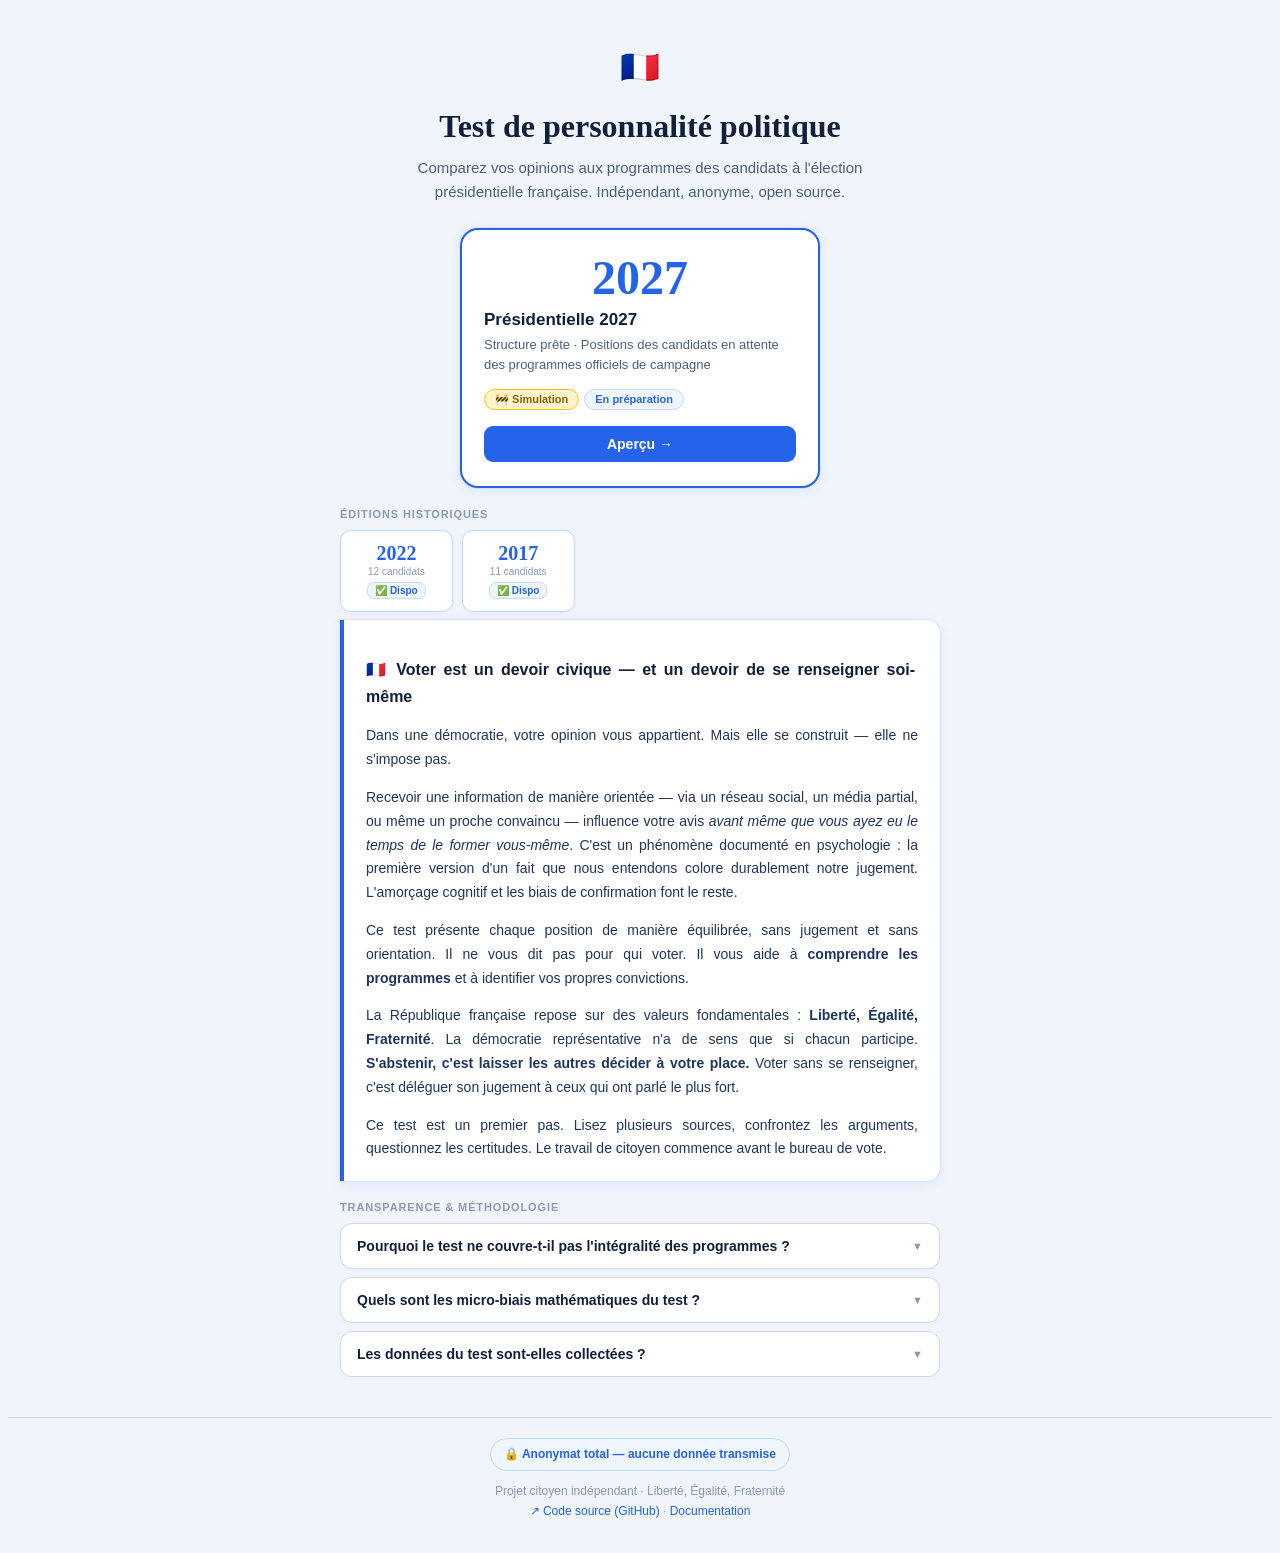
==== index.html @ eeac9573 "Update index.html Maj front UX" ====
<!--
  Test de personnalité politique — Page d'accueil
  Copyright (C) 2025 @miseenproduvendredi
  Ce programme est distribué sous GNU Affero General Public License v3.0
  https://www.gnu.org/licenses/agpl-3.0.fr.html
  Des restrictions supplémentaires s'appliquent :
  usage commercial, neutralité politique, données personnelles
  → voir LICENSE_SUPPLEMENT.txt à la racine du dépôt
-->
<!DOCTYPE html>
<html lang="fr">
<head>
<meta charset="UTF-8">
<link rel="icon" type="image/svg+xml" href="data:image/svg+xml,%3Csvg xmlns='http://www.w3.org/2000/svg' viewBox='0 0 3 2'%3E%3Crect width='1' height='2' fill='%23002395'/%3E%3Crect x='1' width='1' height='2' fill='%23fff'/%3E%3Crect x='2' width='1' height='2' fill='%23ED2939'/%3E%3C/svg%3E">
<meta name="viewport" content="width=device-width, initial-scale=1.0">
<title>Test de personnalité politique</title>
<style>
<style>
*{box-sizing:border-box;margin:0;padding:0}
:root{
  --bg:#f0f4fb;--card:#fff;--t1:#0f1f3d;--t2:#1e3560;--t3:#4a6080;--t4:#8a9ab8;
  --pri:#2563eb;--priL:#eff6ff;--priB:#bfdbfe;--cb:#d0daea;
  --shadow:0 2px 12px rgba(37,99,235,.10),0 0 0 1px rgba(37,99,235,.08);
  --shadow-hover:0 8px 32px rgba(37,99,235,.18),0 0 0 1.5px rgba(37,99,235,.18);
}
html,body{background:var(--bg);min-height:100%;font-family:-apple-system,BlinkMacSystemFont,"Segoe UI",Arial,sans-serif}
body{display:flex;flex-direction:column;min-height:100vh}
header{padding:2.5rem 1rem 1.5rem;text-align:center}
.flag{font-size:32px;margin-bottom:14px;display:block}
h1{font-size:clamp(22px,5vw,32px);font-weight:700;color:var(--t1);font-family:Georgia,serif;line-height:1.2;margin-bottom:10px}
.sub{font-size:15px;color:var(--t3);line-height:1.6;max-width:480px;margin:0 auto}
main{flex:1;padding:0 1.25rem 2rem}
.wrap{max-width:600px;margin:0 auto}

/* Featured cards */
.grid-main{display:grid;grid-template-columns:repeat(auto-fit,minmax(240px,1fr));gap:16px;margin-bottom:16px}
.btn{display:flex;flex-direction:column;background:var(--card);border:1.5px solid var(--cb);border-radius:18px;padding:24px 22px;text-decoration:none;color:inherit;box-shadow:var(--shadow);transition:transform .15s,box-shadow .15s,border-color .15s}
.btn:hover{transform:translateY(-4px);box-shadow:var(--shadow-hover);border-color:var(--pri)}
.btn.active{border-color:var(--pri);border-width:2px}
.btn.dim{opacity:.65}
.btn-year{font-size:48px;font-weight:800;color:var(--pri);font-family:Georgia,serif;line-height:1;margin-bottom:8px;text-align:center}
.btn-title{font-size:17px;font-weight:700;color:var(--t1);margin-bottom:5px}
.btn-desc{font-size:13px;color:var(--t3);line-height:1.55;margin-bottom:14px;flex:1}
.btn-tags{display:flex;flex-wrap:wrap;gap:5px}
.tag{font-size:11px;font-weight:600;padding:3px 10px;border-radius:20px;background:var(--priL);color:var(--pri);border:.5px solid var(--priB)}
.tag.sim{background:#fff3cd;color:#856404;border-color:#ffc107}
.btn-cta{margin-top:16px;padding:10px 0;background:var(--pri);color:#fff;border-radius:9px;font-size:14px;font-weight:600;text-align:center;transition:background .12s}
.btn:hover .btn-cta{background:#1d4ed8}
.btn.dim .btn-cta{background:var(--t4)}

/* Section label */
.slabel{font-size:11px;font-weight:700;letter-spacing:.08em;text-transform:uppercase;color:var(--t4);margin:20px 0 10px}

/* Historical compact grid */
.grid-hist{display:grid;grid-template-columns:repeat(auto-fill,minmax(110px,1fr));gap:9px;margin-bottom:8px}
.hbtn{display:flex;flex-direction:column;align-items:center;justify-content:center;background:var(--card);border:1px solid var(--cb);border-radius:11px;padding:12px 8px;text-decoration:none;color:inherit;box-shadow:0 1px 4px rgba(37,99,235,.05);transition:transform .12s,box-shadow .12s,border-color .12px;text-align:center}
.hbtn:hover{transform:translateY(-2px);box-shadow:var(--shadow);border-color:var(--pri)}
.hbtn.dim{opacity:.5;cursor:default;pointer-events:none}
.hbtn.avail{border-color:var(--priB)}
.hy{font-size:20px;font-weight:800;color:var(--pri);font-family:Georgia,serif;line-height:1;margin-bottom:3px}
.hc{font-size:10px;color:var(--t4);margin-bottom:5px}
.htag{font-size:10px;font-weight:600;padding:2px 7px;border-radius:7px;background:var(--priL);color:var(--pri);border:.5px solid var(--priB)}
.htag.soon{background:#f1f5f9;color:var(--t4);border-color:var(--cb)}

/* Civic */
.civic{background:var(--card);border-left:4px solid var(--pri);border-radius:0 14px 14px 0;padding:20px 22px;box-shadow:var(--shadow);margin-bottom:20px}
.civic p{font-size:14px;line-height:1.7;color:var(--t2);text-align:justify;margin-bottom:10px}
.civic p:last-child{margin-bottom:0}

/* FAQ accordion */
.faq{margin-bottom:8px;background:var(--card);border:1px solid var(--cb);border-radius:12px;overflow:hidden;box-shadow:0 1px 4px rgba(37,99,235,.04)}
.faq-btn{width:100%;text-align:left;background:none;border:none;padding:14px 16px;cursor:pointer;display:flex;justify-content:space-between;align-items:center;font-family:inherit;font-size:14px;font-weight:600;color:var(--t1);transition:background .1s;gap:8px}
.faq-btn:hover{background:var(--priL)}
.faq-arrow{font-size:11px;color:var(--t4);transition:transform .2s;flex-shrink:0}
.faq-btn.open .faq-arrow{transform:rotate(180deg)}
.faq-body{display:none;padding:0 16px 16px;border-top:1px solid var(--cb)}
.faq-body.open{display:block}
.faq-body p{font-size:13.5px;line-height:1.75;color:var(--t2);margin-bottom:9px;text-align:justify}
.faq-body p:last-child{margin-bottom:0}
.faq-body ul{padding-left:18px;margin-bottom:9px}
.faq-body li{font-size:13.5px;line-height:1.7;color:var(--t2);margin-bottom:5px}
.faq-body code{font-family:"SFMono-Regular","Fira Code",monospace;font-size:12px;background:#f1f5f9;border:.5px solid var(--cb);padding:1px 5px;border-radius:4px;color:var(--t1)}
.bias-box{background:var(--priL);border:.5px solid var(--priB);border-radius:9px;padding:12px 14px;margin-bottom:10px}
.bias-box:last-child{margin-bottom:0}
.bias-title{font-size:13px;font-weight:700;color:var(--pri);margin-bottom:7px}

/* Anon + footer */
.anon{display:inline-flex;align-items:center;gap:6px;padding:5px 13px;border-radius:20px;background:var(--priL);border:.5px solid var(--priB);font-size:12px;color:var(--pri);font-weight:600;margin-bottom:10px}
footer{padding:1.25rem 1rem 1.5rem;text-align:center;font-size:12px;color:var(--t4);line-height:1.7;border-top:1px solid var(--cb)}
footer a{color:var(--pri);text-decoration:none}
footer a:hover{text-decoration:underline}
</style>
</head>
<body>

<header>
  <span class="flag">🇫🇷</span>
  <h1>Test de personnalité politique</h1>
  <p class="sub">Comparez vos opinions aux programmes des candidats à l'élection présidentielle française. Indépendant, anonyme, open source.</p>
</header>

<main><div class="wrap">

  <!-- ── Édition en cours ───────────────────────── -->
  <div class="grid-main" style="grid-template-columns:minmax(0,360px);justify-content:center">

    <a class="btn active" href="2027/index.html">
      <div class="btn-year">2027</div>
      <div class="btn-title">Présidentielle 2027</div>
      <div class="btn-desc">Structure prête · Positions des candidats en attente des programmes officiels de campagne</div>
      <div class="btn-tags">
        <span class="tag sim">🚧 Simulation</span>
        <span class="tag">En préparation</span>
      </div>
      <div class="btn-cta">Aperçu →</div>
    </a>

  </div>

  <!-- ── Éditions historiques ───────────────────── -->
  <div class="slabel">Éditions historiques</div>
  <div class="grid-hist">

    <a class="hbtn avail" href="2022/index.html">
      <div class="hy">2022</div>
      <div class="hc">12 candidats</div>
      <span class="htag">✅ Dispo</span>
    </a>

    <a class="hbtn avail" href="2017/index.html">
      <div class="hy">2017</div>
      <div class="hc">11 candidats</div>
      <span class="htag">✅ Dispo</span>
    </a>

  </div>

  <!-- ── Civic ─────────────────────────────────── -->
  <div class="civic">
    <p style="font-size:16px;font-weight:700;color:var(--t1);margin-bottom:13px">🇫🇷 Voter est un devoir civique — et un devoir de se renseigner soi-même</p>
    <p>Dans une démocratie, votre opinion vous appartient. Mais elle se construit — elle ne s'impose pas.</p>
    <p>Recevoir une information de manière orientée — via un réseau social, un média partial, ou même un proche convaincu — influence votre avis <em>avant même que vous ayez eu le temps de le former vous-même</em>. C'est un phénomène documenté en psychologie : la première version d'un fait que nous entendons colore durablement notre jugement. L'amorçage cognitif et les biais de confirmation font le reste.</p>
    <p>Ce test présente chaque position de manière équilibrée, sans jugement et sans orientation. Il ne vous dit pas pour qui voter. Il vous aide à <strong>comprendre les programmes</strong> et à identifier vos propres convictions.</p>
    <p>La République française repose sur des valeurs fondamentales : <strong>Liberté, Égalité, Fraternité</strong>. La démocratie représentative n'a de sens que si chacun participe. <strong>S'abstenir, c'est laisser les autres décider à votre place.</strong> Voter sans se renseigner, c'est déléguer son jugement à ceux qui ont parlé le plus fort.</p>
    <p>Ce test est un premier pas. Lisez plusieurs sources, confrontez les arguments, questionnez les certitudes. Le travail de citoyen commence avant le bureau de vote.</p>
  </div>

  <!-- ── FAQ ───────────────────────────────────── -->
  <div class="slabel" style="margin-top:4px">Transparence &amp; méthodologie</div>

  <div class="faq">
    <button class="faq-btn" onclick="toggle(this)">
      Pourquoi le test ne couvre-t-il pas l'intégralité des programmes ?
      <span class="faq-arrow">▼</span>
    </button>
    <div class="faq-body">
      <p>Les 62 questions couvrent les <strong>grands axes programmatiques</strong> — les positions sur lesquelles les candidats se distinguent clairement et qui sont bien documentées. Mais les programmes présidentiels font en moyenne <strong>80 à 150 pages chacun</strong>. Une couverture vraiment exhaustive représenterait plutôt 150 à 200 questions.</p>
      <p>Ce choix éditorial vise l'équilibre entre exhaustivité et faisabilité pour l'utilisateur. Deux raisons pratiques expliquent la limite :</p>
      <ul>
        <li><strong>Abandon :</strong> Au-delà de 45 minutes, le taux de complétion chute fortement. 62 questions prennent déjà environ 20 minutes — ajouter davantage réduirait le nombre de personnes qui vont au bout, et donc l'utilité du test.</li>
        <li><strong>Encodage :</strong> Chaque question nécessite d'encoder les positions de tous les candidats, de les sourcer individuellement et de les relire de façon contradictoire. 200 questions × 12 candidats = 2 400 positions à documenter et vérifier — un travail considérable.</li>
      </ul>
      <p>Ce qui n'est pas couvert comprend notamment : la fiscalité sectorielle fine, la politique étrangère détaillée, la réforme pénale de fond, la politique numérique avancée (IA, souveraineté des données), la santé mentale, l'enseignement supérieur, ou le financement des partis. Ce test est un point de départ, pas un panorama exhaustif.</p>
    </div>
  </div>

  <div class="faq">
    <button class="faq-btn" onclick="toggle(this)">
      Quels sont les micro-biais mathématiques du test ?
      <span class="faq-arrow">▼</span>
    </button>
    <div class="faq-body">
      <p>Deux effets de bord sont inhérents à l'algorithme. Ils ne constituent pas des bugs — mais il est utile de les connaître si vous souhaitez interpréter finement les résultats.</p>

      <div class="bias-box">
        <div class="bias-title">A. La "prime au flou" — le score <code>0</code></div>
        <p>Lorsqu'un candidat n'a pas de position claire sur un sujet (encodé à <code>0</code>), sa compatibilité avec un utilisateur votant <code>+2</code> (Totalement d'accord) est mécaniquement de <strong>50 %</strong> : <code>1 − |2 − 0| / 4 = 0,50</code>.</p>
        <p><strong>L'effet :</strong> Un candidat aux positions floues ou centristes (beaucoup de <code>0</code>) obtiendra une compatibilité d'environ 50 % avec tout le monde — ni très proche ni très éloigné. Cela favorise légèrement les candidats aux programmes vagues sur les sujets clivants.</p>
        <p><strong>Sur le Filtre Décisif :</strong> Le critère d'élimination est <code>(vote &gt; 0 ET position &lt; 0) OU (vote &lt; 0 ET position &gt; 0)</code>. Un candidat à <code>0</code> survit à toute ligne rouge sur ce sujet — son absence de position n'est pas une opposition. C'est logique, mais cela signifie que les positions non tranchées protègent du filtre.</p>
        <div style="background:#fff3cd;border:.5px solid #ffc107;border-radius:7px;padding:10px 12px;margin-top:6px">
          <strong style="font-size:12.5px;color:#856404">⚠️ "Sans opinion" n'est pas un skip</strong>
          <p style="font-size:12.5px;color:#856404;margin-top:4px;line-height:1.6;margin-bottom:0">Répondre "Sans opinion" assigne la valeur <code>0</code> à votre vote, ce qui <strong>tire le score vers 50 %</strong> sur cette question. Si vous ne connaissez pas un sujet, utilisez <strong>❓ Je ne connais pas ce sujet</strong> — la question est alors totalement exclue du calcul, sans biaiser le résultat.</p>
        </div>
      </div>

      <div class="bias-box">
        <div class="bias-title">B. Les coordonnées de la boussole politique</div>
        <p>La position de l'<strong>utilisateur</strong> sur la boussole est calculée dynamiquement à partir de ses réponses (somme pondérée sur les axes gauche/droite et progressiste/conservateur). En revanche, la position des <strong>candidats</strong> sur la boussole est codée en dur, c'est une estimation.</p>
        <p>Cela signifie que si l'on calculait la position d'un candidat en passant ses réponses encodées dans le même algorithme, elle ne correspondrait pas nécessairement exactement aux coordonnées affichées. C'est une pratique standard — les politologues placent généralement les partis de façon absolue sur ces axes — mais la boussole doit être lue comme une <strong>représentation orientée</strong>, non comme un résultat de calcul pur.</p>
      </div>
    </div>
  </div>

  <div class="faq">
    <button class="faq-btn" onclick="toggle(this)">
      Les données du test sont-elles collectées ?
      <span class="faq-arrow">▼</span>
    </button>
    <div class="faq-body">
      <p><strong>Non. Aucune donnée n'est collectée, transmise ou stockée.</strong></p>
      <p>Le test fonctionne entièrement dans votre navigateur. Vos réponses ne quittent jamais votre appareil : il n'y a ni serveur qui les reçoit, ni base de données qui les enregistre, ni cookie de traçage, ni analytique tiers.</p>
      <p>Techniquement, la page est un fichier HTML/JavaScript autonome : tout le calcul se fait côté client, en mémoire vive. Dès que vous fermez l'onglet, tout disparaît. Vous pouvez le vérifier vous-même en consultant le code source — disponible intégralement sur <a href="https://github.com/miseenproduvendredi/Test-de-personnalite-politique" target="_blank">GitHub</a>.</p>
      <p>Ce choix est délibéré : vos opinions politiques vous appartiennent, et elles n'ont pas à être connues d'un tiers — même anonymisées.</p>
    </div>
  </div>

</div></main>

<footer>
  <div class="anon">🔒 Anonymat total — aucune donnée transmise</div><br>
  Projet citoyen indépendant · Liberté, Égalité, Fraternité<br>
  <a href="https://github.com/miseenproduvendredi/Test-de-personnalite-politique" target="_blank">↗ Code source (GitHub)</a> ·
  <a href="https://github.com/miseenproduvendredi/Test-de-personnalite-politique/blob/main/README.md" target="_blank">Documentation</a>
</footer>

<script>
function toggle(btn){
  btn.classList.toggle('open');
  btn.nextElementSibling.classList.toggle('open');
}
</script>
</body>
</html>
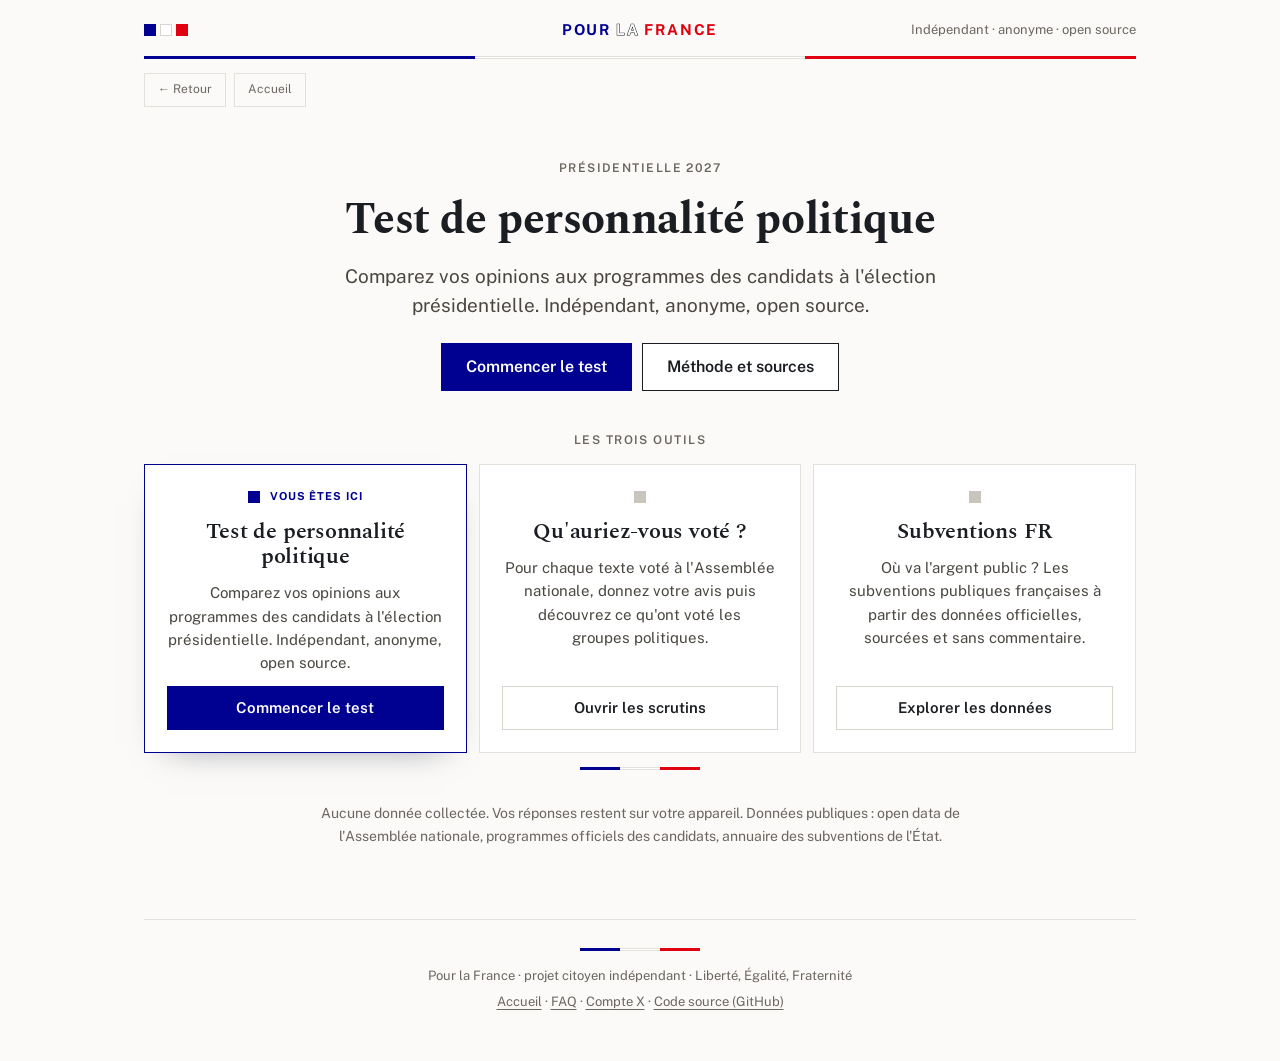
==== commit 59b34641: "Charte graphique commune, parcours raccourci et page FAQ - Charte commune "Pour la France" (charte.c" ====
--- a/index.html
+++ b/index.html
@@ -1,5 +1,5 @@
 <!--
-  Test de personnalité politique — Page d'accueil
+  Test de personnalité politique : page de garde commune « Pour la France »
   Copyright (C) 2025 @miseenproduvendredi
   Ce programme est distribué sous GNU Affero General Public License v3.0
   https://www.gnu.org/licenses/agpl-3.0.fr.html
@@ -11,213 +11,86 @@
 <html lang="fr">
 <head>
 <meta charset="UTF-8">
-<link rel="icon" type="image/svg+xml" href="data:image/svg+xml,%3Csvg xmlns='http://www.w3.org/2000/svg' viewBox='0 0 3 2'%3E%3Crect width='1' height='2' fill='%23002395'/%3E%3Crect x='1' width='1' height='2' fill='%23fff'/%3E%3Crect x='2' width='1' height='2' fill='%23ED2939'/%3E%3C/svg%3E">
 <meta name="viewport" content="width=device-width, initial-scale=1.0">
 <title>Test de personnalité politique</title>
-<style>
-<style>
-*{box-sizing:border-box;margin:0;padding:0}
-:root{
-  --bg:#f0f4fb;--card:#fff;--t1:#0f1f3d;--t2:#1e3560;--t3:#4a6080;--t4:#8a9ab8;
-  --pri:#2563eb;--priL:#eff6ff;--priB:#bfdbfe;--cb:#d0daea;
-  --shadow:0 2px 12px rgba(37,99,235,.10),0 0 0 1px rgba(37,99,235,.08);
-  --shadow-hover:0 8px 32px rgba(37,99,235,.18),0 0 0 1.5px rgba(37,99,235,.18);
-}
-html,body{background:var(--bg);min-height:100%;font-family:-apple-system,BlinkMacSystemFont,"Segoe UI",Arial,sans-serif}
-body{display:flex;flex-direction:column;min-height:100vh}
-header{padding:2.5rem 1rem 1.5rem;text-align:center}
-.flag{font-size:32px;margin-bottom:14px;display:block}
-h1{font-size:clamp(22px,5vw,32px);font-weight:700;color:var(--t1);font-family:Georgia,serif;line-height:1.2;margin-bottom:10px}
-.sub{font-size:15px;color:var(--t3);line-height:1.6;max-width:480px;margin:0 auto}
-main{flex:1;padding:0 1.25rem 2rem}
-.wrap{max-width:600px;margin:0 auto}
+<meta name="description" content="Comparez vos opinions aux programmes des candidats à l'élection présidentielle. Indépendant, anonyme, open source.">
+<link rel="icon" type="image/svg+xml" href="data:image/svg+xml,%3Csvg xmlns='http://www.w3.org/2000/svg' viewBox='0 0 3 2'%3E%3Crect width='1' height='2' fill='%23000091'/%3E%3Crect x='1' width='1' height='2' fill='%23fff'/%3E%3Crect x='2' width='1' height='2' fill='%23E1000F'/%3E%3C/svg%3E">
+<link rel="preconnect" href="https://fonts.googleapis.com">
+<link rel="preconnect" href="https://fonts.gstatic.com" crossorigin>
+<link href="https://fonts.googleapis.com/css2?family=Public+Sans:wght@400;500;600;700&family=Spectral:wght@600;700&display=swap" rel="stylesheet">
+<link rel="stylesheet" href="charte.css">
+</head>
+<body class="plf">
 
-/* Featured cards */
-.grid-main{display:grid;grid-template-columns:repeat(auto-fit,minmax(240px,1fr));gap:16px;margin-bottom:16px}
-.btn{display:flex;flex-direction:column;background:var(--card);border:1.5px solid var(--cb);border-radius:18px;padding:24px 22px;text-decoration:none;color:inherit;box-shadow:var(--shadow);transition:transform .15s,box-shadow .15s,border-color .15s}
-.btn:hover{transform:translateY(-4px);box-shadow:var(--shadow-hover);border-color:var(--pri)}
-.btn.active{border-color:var(--pri);border-width:2px}
-.btn.dim{opacity:.65}
-.btn-year{font-size:48px;font-weight:800;color:var(--pri);font-family:Georgia,serif;line-height:1;margin-bottom:8px;text-align:center}
-.btn-title{font-size:17px;font-weight:700;color:var(--t1);margin-bottom:5px}
-.btn-desc{font-size:13px;color:var(--t3);line-height:1.55;margin-bottom:14px;flex:1}
-.btn-tags{display:flex;flex-wrap:wrap;gap:5px}
-.tag{font-size:11px;font-weight:600;padding:3px 10px;border-radius:20px;background:var(--priL);color:var(--pri);border:.5px solid var(--priB)}
-.tag.sim{background:#fff3cd;color:#856404;border-color:#ffc107}
-.btn-cta{margin-top:16px;padding:10px 0;background:var(--pri);color:#fff;border-radius:9px;font-size:14px;font-weight:600;text-align:center;transition:background .12s}
-.btn:hover .btn-cta{background:#1d4ed8}
-.btn.dim .btn-cta{background:var(--t4)}
+<div class="plf-wrap">
+  <header class="plf-marque">
+    <span class="plf-drapeau" aria-hidden="true"><span></span><span></span><span></span></span>
+    <span class="plf-marque-nom"><span class="plf-mot-bleu">Pour</span> <span class="plf-mot-blanc">la</span> <span class="plf-mot-rouge">France</span></span>
+    <span class="plf-marque-devise">Indépendant · anonyme · open source</span>
+  </header>
+  <div class="plf-filet-tricolore" aria-hidden="true"><span></span><span></span><span></span></div>
+  <nav class="plf-nav">
+    <a href="index.html" onclick="if(history.length>1){history.back();return false}">← Retour</a>
+    <a href="index.html">Accueil</a>
+  </nav>
 
-/* Section label */
-.slabel{font-size:11px;font-weight:700;letter-spacing:.08em;text-transform:uppercase;color:var(--t4);margin:20px 0 10px}
+  <main>
+    <section class="plf-garde-hero">
+      <span class="plf-kicker">Présidentielle 2027</span>
+      <h1>Test de personnalité politique</h1>
+      <p>Comparez vos opinions aux programmes des candidats à l'élection présidentielle. Indépendant, anonyme, open source.</p>
+      <div class="plf-garde-actions">
+        <a class="plf-btn" href="editions.html">Commencer le test</a>
+        <a class="plf-btn-2" href="faq.html">Méthode et sources</a>
+      </div>
+    </section>
 
-/* Historical compact grid */
-.grid-hist{display:grid;grid-template-columns:repeat(auto-fill,minmax(110px,1fr));gap:9px;margin-bottom:8px}
-.hbtn{display:flex;flex-direction:column;align-items:center;justify-content:center;background:var(--card);border:1px solid var(--cb);border-radius:11px;padding:12px 8px;text-decoration:none;color:inherit;box-shadow:0 1px 4px rgba(37,99,235,.05);transition:transform .12s,box-shadow .12s,border-color .12px;text-align:center}
-.hbtn:hover{transform:translateY(-2px);box-shadow:var(--shadow);border-color:var(--pri)}
-.hbtn.dim{opacity:.5;cursor:default;pointer-events:none}
-.hbtn.avail{border-color:var(--priB)}
-.hy{font-size:20px;font-weight:800;color:var(--pri);font-family:Georgia,serif;line-height:1;margin-bottom:3px}
-.hc{font-size:10px;color:var(--t4);margin-bottom:5px}
-.htag{font-size:10px;font-weight:600;padding:2px 7px;border-radius:7px;background:var(--priL);color:var(--pri);border:.5px solid var(--priB)}
-.htag.soon{background:#f1f5f9;color:var(--t4);border-color:var(--cb)}
+    <section class="plf-garde-outils" aria-label="Les trois outils">
+      <span class="plf-kicker">Les trois outils</span>
+      <div class="plf-cartes">
 
-/* Civic */
-.civic{background:var(--card);border-left:4px solid var(--pri);border-radius:0 14px 14px 0;padding:20px 22px;box-shadow:var(--shadow);margin-bottom:20px}
-.civic p{font-size:14px;line-height:1.7;color:var(--t2);text-align:justify;margin-bottom:10px}
-.civic p:last-child{margin-bottom:0}
+        <article class="plf-carte plf-carte--ici">
+          <div class="plf-carte-tete">
+            <span class="plf-carre"></span>
+            <span class="plf-ici-label">Vous êtes ici</span>
+          </div>
+          <h3>Test de personnalité politique</h3>
+          <p>Comparez vos opinions aux programmes des candidats à l'élection présidentielle. Indépendant, anonyme, open source.</p>
+          <a class="plf-carte-btn" href="editions.html">Commencer le test</a>
+        </article>
 
-/* FAQ accordion */
-.faq{margin-bottom:8px;background:var(--card);border:1px solid var(--cb);border-radius:12px;overflow:hidden;box-shadow:0 1px 4px rgba(37,99,235,.04)}
-.faq-btn{width:100%;text-align:left;background:none;border:none;padding:14px 16px;cursor:pointer;display:flex;justify-content:space-between;align-items:center;font-family:inherit;font-size:14px;font-weight:600;color:var(--t1);transition:background .1s;gap:8px}
-.faq-btn:hover{background:var(--priL)}
-.faq-arrow{font-size:11px;color:var(--t4);transition:transform .2s;flex-shrink:0}
-.faq-btn.open .faq-arrow{transform:rotate(180deg)}
-.faq-body{display:none;padding:0 16px 16px;border-top:1px solid var(--cb)}
-.faq-body.open{display:block}
-.faq-body p{font-size:13.5px;line-height:1.75;color:var(--t2);margin-bottom:9px;text-align:justify}
-.faq-body p:last-child{margin-bottom:0}
-.faq-body ul{padding-left:18px;margin-bottom:9px}
-.faq-body li{font-size:13.5px;line-height:1.7;color:var(--t2);margin-bottom:5px}
-.faq-body code{font-family:"SFMono-Regular","Fira Code",monospace;font-size:12px;background:#f1f5f9;border:.5px solid var(--cb);padding:1px 5px;border-radius:4px;color:var(--t1)}
-.bias-box{background:var(--priL);border:.5px solid var(--priB);border-radius:9px;padding:12px 14px;margin-bottom:10px}
-.bias-box:last-child{margin-bottom:0}
-.bias-title{font-size:13px;font-weight:700;color:var(--pri);margin-bottom:7px}
+        <article class="plf-carte">
+          <div class="plf-carte-tete"><span class="plf-carre"></span></div>
+          <h3>Qu'auriez-vous voté&nbsp;?</h3>
+          <p>Pour chaque texte voté à l'Assemblée nationale, donnez votre avis puis découvrez ce qu'ont voté les groupes politiques.</p>
+          <a class="plf-carte-btn" href="https://pourlafrance.github.io/Votre-vote/">Ouvrir les scrutins</a>
+        </article>
 
-/* Anon + footer */
-.anon{display:inline-flex;align-items:center;gap:6px;padding:5px 13px;border-radius:20px;background:var(--priL);border:.5px solid var(--priB);font-size:12px;color:var(--pri);font-weight:600;margin-bottom:10px}
-footer{padding:1.25rem 1rem 1.5rem;text-align:center;font-size:12px;color:var(--t4);line-height:1.7;border-top:1px solid var(--cb)}
-footer a{color:var(--pri);text-decoration:none}
-footer a:hover{text-decoration:underline}
-</style>
-</head>
-<body>
+        <article class="plf-carte">
+          <div class="plf-carte-tete"><span class="plf-carre"></span></div>
+          <h3>Subventions FR</h3>
+          <p>Où va l'argent public&nbsp;? Les subventions publiques françaises à partir des données officielles, sourcées et sans commentaire.</p>
+          <a class="plf-carte-btn" href="https://pourlafrance.github.io/subvention-FR/">Explorer les données</a>
+        </article>
 
-<header>
-  <span class="flag">🇫🇷</span>
-  <h1>Test de personnalité politique</h1>
-  <p class="sub">Comparez vos opinions aux programmes des candidats à l'élection présidentielle française. Indépendant, anonyme, open source.</p>
-</header>
-
-<main><div class="wrap">
-
-  <!-- ── Édition en cours ───────────────────────── -->
-  <div class="grid-main" style="grid-template-columns:minmax(0,360px);justify-content:center">
-
-    <a class="btn active" href="2027/index.html">
-      <div class="btn-year">2027</div>
-      <div class="btn-title">Présidentielle 2027</div>
-      <div class="btn-desc">Structure prête · Positions des candidats en attente des programmes officiels de campagne</div>
-      <div class="btn-tags">
-        <span class="tag sim">🚧 Simulation</span>
-        <span class="tag">En préparation</span>
-      </div>
-      <div class="btn-cta">Aperçu →</div>
-    </a>
-
-  </div>
-
-  <!-- ── Éditions historiques ───────────────────── -->
-  <div class="slabel">Éditions historiques</div>
-  <div class="grid-hist">
-
-    <a class="hbtn avail" href="2022/index.html">
-      <div class="hy">2022</div>
-      <div class="hc">12 candidats</div>
-      <span class="htag">✅ Dispo</span>
-    </a>
-
-    <a class="hbtn avail" href="2017/index.html">
-      <div class="hy">2017</div>
-      <div class="hc">11 candidats</div>
-      <span class="htag">✅ Dispo</span>
-    </a>
-
-  </div>
-
-  <!-- ── Civic ─────────────────────────────────── -->
-  <div class="civic">
-    <p style="font-size:16px;font-weight:700;color:var(--t1);margin-bottom:13px">🇫🇷 Voter est un devoir civique — et un devoir de se renseigner soi-même</p>
-    <p>Dans une démocratie, votre opinion vous appartient. Mais elle se construit — elle ne s'impose pas.</p>
-    <p>Recevoir une information de manière orientée — via un réseau social, un média partial, ou même un proche convaincu — influence votre avis <em>avant même que vous ayez eu le temps de le former vous-même</em>. C'est un phénomène documenté en psychologie : la première version d'un fait que nous entendons colore durablement notre jugement. L'amorçage cognitif et les biais de confirmation font le reste.</p>
-    <p>Ce test présente chaque position de manière équilibrée, sans jugement et sans orientation. Il ne vous dit pas pour qui voter. Il vous aide à <strong>comprendre les programmes</strong> et à identifier vos propres convictions.</p>
-    <p>La République française repose sur des valeurs fondamentales : <strong>Liberté, Égalité, Fraternité</strong>. La démocratie représentative n'a de sens que si chacun participe. <strong>S'abstenir, c'est laisser les autres décider à votre place.</strong> Voter sans se renseigner, c'est déléguer son jugement à ceux qui ont parlé le plus fort.</p>
-    <p>Ce test est un premier pas. Lisez plusieurs sources, confrontez les arguments, questionnez les certitudes. Le travail de citoyen commence avant le bureau de vote.</p>
-  </div>
-
-  <!-- ── FAQ ───────────────────────────────────── -->
-  <div class="slabel" style="margin-top:4px">Transparence &amp; méthodologie</div>
-
-  <div class="faq">
-    <button class="faq-btn" onclick="toggle(this)">
-      Pourquoi le test ne couvre-t-il pas l'intégralité des programmes ?
-      <span class="faq-arrow">▼</span>
-    </button>
-    <div class="faq-body">
-      <p>Les 62 questions couvrent les <strong>grands axes programmatiques</strong> — les positions sur lesquelles les candidats se distinguent clairement et qui sont bien documentées. Mais les programmes présidentiels font en moyenne <strong>80 à 150 pages chacun</strong>. Une couverture vraiment exhaustive représenterait plutôt 150 à 200 questions.</p>
-      <p>Ce choix éditorial vise l'équilibre entre exhaustivité et faisabilité pour l'utilisateur. Deux raisons pratiques expliquent la limite :</p>
-      <ul>
-        <li><strong>Abandon :</strong> Au-delà de 45 minutes, le taux de complétion chute fortement. 62 questions prennent déjà environ 20 minutes — ajouter davantage réduirait le nombre de personnes qui vont au bout, et donc l'utilité du test.</li>
-        <li><strong>Encodage :</strong> Chaque question nécessite d'encoder les positions de tous les candidats, de les sourcer individuellement et de les relire de façon contradictoire. 200 questions × 12 candidats = 2 400 positions à documenter et vérifier — un travail considérable.</li>
-      </ul>
-      <p>Ce qui n'est pas couvert comprend notamment : la fiscalité sectorielle fine, la politique étrangère détaillée, la réforme pénale de fond, la politique numérique avancée (IA, souveraineté des données), la santé mentale, l'enseignement supérieur, ou le financement des partis. Ce test est un point de départ, pas un panorama exhaustif.</p>
-    </div>
-  </div>
-
-  <div class="faq">
-    <button class="faq-btn" onclick="toggle(this)">
-      Quels sont les micro-biais mathématiques du test ?
-      <span class="faq-arrow">▼</span>
-    </button>
-    <div class="faq-body">
-      <p>Deux effets de bord sont inhérents à l'algorithme. Ils ne constituent pas des bugs — mais il est utile de les connaître si vous souhaitez interpréter finement les résultats.</p>
-
-      <div class="bias-box">
-        <div class="bias-title">A. La "prime au flou" — le score <code>0</code></div>
-        <p>Lorsqu'un candidat n'a pas de position claire sur un sujet (encodé à <code>0</code>), sa compatibilité avec un utilisateur votant <code>+2</code> (Totalement d'accord) est mécaniquement de <strong>50 %</strong> : <code>1 − |2 − 0| / 4 = 0,50</code>.</p>
-        <p><strong>L'effet :</strong> Un candidat aux positions floues ou centristes (beaucoup de <code>0</code>) obtiendra une compatibilité d'environ 50 % avec tout le monde — ni très proche ni très éloigné. Cela favorise légèrement les candidats aux programmes vagues sur les sujets clivants.</p>
-        <p><strong>Sur le Filtre Décisif :</strong> Le critère d'élimination est <code>(vote &gt; 0 ET position &lt; 0) OU (vote &lt; 0 ET position &gt; 0)</code>. Un candidat à <code>0</code> survit à toute ligne rouge sur ce sujet — son absence de position n'est pas une opposition. C'est logique, mais cela signifie que les positions non tranchées protègent du filtre.</p>
-        <div style="background:#fff3cd;border:.5px solid #ffc107;border-radius:7px;padding:10px 12px;margin-top:6px">
-          <strong style="font-size:12.5px;color:#856404">⚠️ "Sans opinion" n'est pas un skip</strong>
-          <p style="font-size:12.5px;color:#856404;margin-top:4px;line-height:1.6;margin-bottom:0">Répondre "Sans opinion" assigne la valeur <code>0</code> à votre vote, ce qui <strong>tire le score vers 50 %</strong> sur cette question. Si vous ne connaissez pas un sujet, utilisez <strong>❓ Je ne connais pas ce sujet</strong> — la question est alors totalement exclue du calcul, sans biaiser le résultat.</p>
-        </div>
       </div>
 
-      <div class="bias-box">
-        <div class="bias-title">B. Les coordonnées de la boussole politique</div>
-        <p>La position de l'<strong>utilisateur</strong> sur la boussole est calculée dynamiquement à partir de ses réponses (somme pondérée sur les axes gauche/droite et progressiste/conservateur). En revanche, la position des <strong>candidats</strong> sur la boussole est codée en dur, c'est une estimation.</p>
-        <p>Cela signifie que si l'on calculait la position d'un candidat en passant ses réponses encodées dans le même algorithme, elle ne correspondrait pas nécessairement exactement aux coordonnées affichées. C'est une pratique standard — les politologues placent généralement les partis de façon absolue sur ces axes — mais la boussole doit être lue comme une <strong>représentation orientée</strong>, non comme un résultat de calcul pur.</p>
-      </div>
-    </div>
-  </div>
+      <div class="plf-filet-tricolore plf-filet-tricolore--court" aria-hidden="true"><span></span><span></span><span></span></div>
+      <p class="plf-garde-methode" id="methode">Aucune donnée collectée. Vos réponses restent sur votre appareil. Données publiques&nbsp;: open data de l'Assemblée nationale, programmes officiels des candidats, annuaire des subventions de l'État.</p>
+    </section>
+  </main>
 
-  <div class="faq">
-    <button class="faq-btn" onclick="toggle(this)">
-      Les données du test sont-elles collectées ?
-      <span class="faq-arrow">▼</span>
-    </button>
-    <div class="faq-body">
-      <p><strong>Non. Aucune donnée n'est collectée, transmise ou stockée.</strong></p>
-      <p>Le test fonctionne entièrement dans votre navigateur. Vos réponses ne quittent jamais votre appareil : il n'y a ni serveur qui les reçoit, ni base de données qui les enregistre, ni cookie de traçage, ni analytique tiers.</p>
-      <p>Techniquement, la page est un fichier HTML/JavaScript autonome : tout le calcul se fait côté client, en mémoire vive. Dès que vous fermez l'onglet, tout disparaît. Vous pouvez le vérifier vous-même en consultant le code source — disponible intégralement sur <a href="https://github.com/miseenproduvendredi/Test-de-personnalite-politique" target="_blank">GitHub</a>.</p>
-      <p>Ce choix est délibéré : vos opinions politiques vous appartiennent, et elles n'ont pas à être connues d'un tiers — même anonymisées.</p>
-    </div>
-  </div>
+  <footer class="plf-pied">
+    <div class="plf-filet-tricolore plf-filet-tricolore--court" aria-hidden="true"><span></span><span></span><span></span></div>
+    <p>Pour la France · projet citoyen indépendant · Liberté, Égalité, Fraternité</p>
+    <p>
+      <a href="index.html">Accueil</a> ·
+      <a href="faq.html">FAQ</a> ·
+      <a href="https://x.com/fracoiselibre" target="_blank" rel="noopener">Compte X</a> ·
+      <a href="https://github.com/pourlafrance/Test-de-personnalite-politique" target="_blank" rel="noopener">Code source (GitHub)</a>
+    </p>
+  </footer>
+</div>
 
-</div></main>
-
-<footer>
-  <div class="anon">🔒 Anonymat total — aucune donnée transmise</div><br>
-  Projet citoyen indépendant · Liberté, Égalité, Fraternité<br>
-  <a href="https://github.com/miseenproduvendredi/Test-de-personnalite-politique" target="_blank">↗ Code source (GitHub)</a> ·
-  <a href="https://github.com/miseenproduvendredi/Test-de-personnalite-politique/blob/main/README.md" target="_blank">Documentation</a>
-</footer>
-
-<script>
-function toggle(btn){
-  btn.classList.toggle('open');
-  btn.nextElementSibling.classList.toggle('open');
-}
-</script>
 </body>
 </html>
--- a/charte.css
+++ b/charte.css
@@ -0,0 +1,251 @@
+/*
+  Charte graphique commune - Pour la France
+  Partagée par : Test de personnalité politique · Qu'auriez-vous voté ? · Subventions FR
+  Source : « Charte Pour la France » (document de référence).
+  Ce fichier est copié à l'identique dans les trois dépôts.
+*/
+
+:root {
+  /* Couleurs */
+  --plf-accent: #000091;        /* Bleu République : liens, bouton principal, état actif */
+  --plf-accent-hover: #1B1BC4;
+  --plf-ink: #1A1D21;           /* Encre : titres et texte courant */
+  --plf-texte-2: #4A4640;       /* texte secondaire */
+  --plf-muted: #6B6660;         /* libellés, légendes */
+  --plf-papier: #FBFAF8;        /* fond de page */
+  --plf-surface: #FFFFFF;       /* surfaces, cartes */
+  --plf-bord: #E4E1DC;          /* bordure unique 1 px */
+  --plf-bord-2: #D8D4CE;        /* bordure bouton neutre */
+  --plf-filet: #EDEBE7;         /* séparateurs légers */
+  --plf-hover: #F3F1ED;         /* fond de survol */
+  --plf-inactif: #C9C4BC;       /* repère géométrique inactif */
+  --plf-rouge: #E1000F;         /* filet tricolore et marque */
+  /* Échelle sémantique (réservée aux échelles de réponse) */
+  --plf-contre: #A03A28;
+  --plf-contre-2: #C06B52;
+  --plf-neutre: #A8A29A;
+  --plf-pour-2: #5A9376;
+  --plf-pour: #2F6B4F;
+  /* Typographie */
+  --plf-serif: 'Spectral', Georgia, serif;
+  --plf-sans: 'Public Sans', -apple-system, BlinkMacSystemFont, 'Segoe UI', Arial, sans-serif;
+  --plf-mono: ui-monospace, 'SFMono-Regular', monospace;
+}
+
+/* ── Base ─────────────────────────────────────────── */
+.plf * { box-sizing: border-box; }
+.plf {
+  margin: 0;
+  background: var(--plf-papier);
+  color: var(--plf-ink);
+  font-family: var(--plf-sans);
+  font-size: 17px;
+  line-height: 1.6;
+  -webkit-font-smoothing: antialiased;
+}
+@media (max-width: 560px) { .plf { font-size: 16px; } }
+.plf a { color: var(--plf-accent); text-decoration: none; }
+.plf a:hover { color: var(--plf-accent-hover); text-decoration: underline; }
+
+.plf-wrap { max-width: 1040px; margin: 0 auto; padding: 0 24px; }
+@media (max-width: 560px) { .plf-wrap { padding: 0 16px; } }
+
+.plf h1, .plf h2, .plf h3, .plf h4 {
+  font-family: var(--plf-serif);
+  line-height: 1.1;
+  margin: 0;
+  letter-spacing: -0.01em;
+}
+
+/* Libellé sur-titre en petites capitales */
+.plf-kicker {
+  font-size: 12px;
+  letter-spacing: 0.12em;
+  text-transform: uppercase;
+  color: var(--plf-muted);
+  font-weight: 600;
+}
+
+/* Repère géométrique (remplace les emojis) */
+.plf-carre { display: inline-block; width: 10px; height: 10px; background: var(--plf-accent); flex: none; }
+
+/* ── Filet tricolore ──────────────────────────────── */
+/* Un seul filet pleine largeur par écran ; version courte 120 px en signature. */
+.plf-filet-tricolore { display: flex; height: 3px; width: 100%; }
+.plf-filet-tricolore span { flex: 1; }
+.plf-filet-tricolore span:nth-child(1) { background: var(--plf-accent); }
+.plf-filet-tricolore span:nth-child(2) { background: #FFFFFF; border-top: 1px solid var(--plf-bord); border-bottom: 1px solid var(--plf-bord); }
+.plf-filet-tricolore span:nth-child(3) { background: var(--plf-rouge); }
+.plf-filet-tricolore--court { width: 120px; }
+
+/* ── Boutons (zone cliquable 44 px minimum, angles vifs) ── */
+.plf .plf-btn,
+.plf .plf-btn-2 {
+  display: inline-flex;
+  align-items: center;
+  justify-content: center;
+  min-height: 48px;
+  padding: 0 24px;
+  font-family: var(--plf-sans);
+  font-size: 16px;
+  font-weight: 600;
+  text-decoration: none;
+  cursor: pointer;
+  border-radius: 0;
+}
+.plf .plf-btn { background: var(--plf-accent); color: #fff; border: 1px solid var(--plf-accent); }
+.plf .plf-btn:hover { background: var(--plf-accent-hover); border-color: var(--plf-accent-hover); color: #fff; text-decoration: none; }
+.plf .plf-btn-2 { background: var(--plf-surface); color: var(--plf-ink); border: 1px solid var(--plf-ink); }
+.plf .plf-btn-2:hover { background: var(--plf-hover); color: var(--plf-ink); text-decoration: none; }
+
+/* ── En-tête de marque commun ─────────────────────── */
+/* Trois carrés tricolores à gauche, wordmark « Pour la France » au centre. */
+.plf-marque {
+  display: grid;
+  grid-template-columns: 1fr auto 1fr;
+  align-items: center;
+  gap: 12px 16px;
+  padding: 18px 0 14px;
+}
+.plf-drapeau { display: inline-flex; gap: 4px; justify-self: start; }
+.plf-drapeau span { display: block; width: 12px; height: 12px; }
+.plf-drapeau span:nth-child(1) { background: var(--plf-accent); }
+.plf-drapeau span:nth-child(2) { background: #FFFFFF; border: 1px solid var(--plf-bord-2); }
+.plf-drapeau span:nth-child(3) { background: var(--plf-rouge); }
+
+.plf-marque-nom {
+  justify-self: center;
+  font-size: 15px;
+  font-weight: 700;
+  letter-spacing: 0.12em;
+  text-transform: uppercase;
+  color: var(--plf-ink);
+  white-space: nowrap;
+}
+a.plf-marque-nom:hover { text-decoration: none; }
+.plf-mot-bleu { color: var(--plf-accent); }
+.plf-mot-rouge { color: var(--plf-rouge); }
+/* Mot blanc : lisible grâce au contour encre (repli encre si non supporté) */
+.plf-mot-blanc { color: var(--plf-ink); }
+@supports ((-webkit-text-stroke: 1px black) or (text-stroke: 1px black)) {
+  .plf-mot-blanc { color: #fff; -webkit-text-stroke: 1px var(--plf-ink); paint-order: stroke fill; }
+}
+.plf-marque-devise { justify-self: end; font-size: 13px; color: var(--plf-muted); }
+@media (max-width: 640px) {
+  .plf-marque { grid-template-columns: auto 1fr; padding-top: 14px; }
+  .plf-marque-nom { grid-column: 2; justify-self: center; }
+  .plf-marque-devise { grid-column: 1 / -1; justify-self: center; text-align: center; }
+}
+
+/* ── Page de garde (contenu centré) ───────────────── */
+.plf-garde-hero {
+  display: flex;
+  flex-direction: column;
+  align-items: center;
+  text-align: center;
+  gap: 18px;
+  max-width: 70ch;
+  margin: 0 auto;
+  padding: clamp(28px, 5vw, 52px) 0 40px;
+}
+.plf-garde-hero h1 {
+  font-size: clamp(27px, 4.4vw, 44px);
+  font-weight: 700;
+  letter-spacing: -0.015em;
+  line-height: 1.08;
+  text-wrap: balance;
+}
+.plf-garde-hero p {
+  margin: 0;
+  font-size: clamp(17px, 2.2vw, 19px);
+  line-height: 1.55;
+  color: var(--plf-texte-2);
+  text-wrap: pretty;
+}
+.plf-garde-actions { display: flex; flex-wrap: wrap; justify-content: center; gap: 10px; padding-top: 4px; }
+
+.plf-garde-outils { display: flex; flex-direction: column; align-items: center; gap: 14px; padding-bottom: 48px; }
+.plf-cartes {
+  display: grid;
+  grid-template-columns: repeat(auto-fit, minmax(min(260px, 100%), 1fr));
+  gap: 12px;
+  align-items: stretch;
+  width: 100%;
+}
+.plf-carte {
+  border: 1px solid var(--plf-bord);
+  background: var(--plf-surface);
+  padding: 22px;
+  display: flex;
+  flex-direction: column;
+  align-items: center;
+  text-align: center;
+  gap: 12px;
+  transition: border-color .15s;
+}
+.plf-carte:hover { border-color: var(--plf-ink); }
+.plf-carte--ici:hover { border-color: var(--plf-accent); }
+/* Seule la carte mise en avant porte une ombre. */
+.plf-carte--ici {
+  border-color: var(--plf-accent);
+  box-shadow: 0 14px 34px -24px rgba(0, 0, 40, 0.55);
+}
+.plf-carte-tete { display: flex; align-items: center; justify-content: center; gap: 10px; min-height: 20px; }
+.plf-carte-tete .plf-carre { width: 12px; height: 12px; background: var(--plf-inactif); }
+.plf-carte--ici .plf-carte-tete .plf-carre { background: var(--plf-accent); }
+.plf-ici-label {
+  font-size: 11px;
+  letter-spacing: 0.1em;
+  text-transform: uppercase;
+  font-weight: 700;
+  color: var(--plf-accent);
+}
+.plf-carte h3 { font-size: 22px; line-height: 1.15; font-weight: 600; }
+.plf-carte p { margin: 0; font-size: 15px; line-height: 1.55; color: var(--plf-texte-2); flex: 1; text-wrap: pretty; }
+.plf .plf-carte-btn {
+  display: inline-flex;
+  align-items: center;
+  justify-content: center;
+  min-height: 44px;
+  padding: 0 18px;
+  font-size: 15px;
+  font-weight: 600;
+  text-decoration: none;
+  border: 1px solid var(--plf-bord-2);
+  background: var(--plf-surface);
+  color: var(--plf-ink);
+  align-self: stretch;
+}
+.plf .plf-carte-btn:hover { border-color: var(--plf-ink); color: var(--plf-ink); text-decoration: none; }
+.plf .plf-carte--ici .plf-carte-btn { background: var(--plf-accent); color: #fff; border-color: var(--plf-accent); }
+.plf .plf-carte--ici .plf-carte-btn:hover { background: var(--plf-accent-hover); border-color: var(--plf-accent-hover); color: #fff; }
+
+.plf-garde-methode {
+  margin: 0 auto;
+  padding: 18px 0 0;
+  font-size: 14px;
+  line-height: 1.6;
+  color: var(--plf-muted);
+  max-width: 78ch;
+  text-align: center;
+}
+
+/* ── Pied de page commun (centré) ─────────────────── */
+.plf-pied {
+  border-top: 1px solid var(--plf-bord);
+  margin-top: 24px;
+  padding: 28px 0 44px;
+  font-size: 13px;
+  color: var(--plf-muted);
+  line-height: 1.7;
+  text-align: center;
+}
+.plf-pied .plf-filet-tricolore--court { margin: 0 auto 14px; }
+.plf .plf-pied a { color: var(--plf-muted); text-decoration: underline; text-underline-offset: 3px; }
+.plf .plf-pied a:hover { color: var(--plf-ink); }
+.plf-pied p { margin: 0 0 4px; }
+
+/* ── Rangée Accueil / Retour commune ──────────────── */
+.plf-nav { display: flex; flex-wrap: wrap; gap: 8px; padding: 14px 0 0; }
+.plf .plf-nav a { display: inline-flex; align-items: center; min-height: 34px; padding: 0 13px; border: 1px solid var(--plf-bord); color: var(--plf-muted); font-size: 12px; text-decoration: none; background: transparent; white-space: nowrap; }
+.plf .plf-nav a:hover { color: var(--plf-accent); border-color: var(--plf-accent); background: var(--plf-hover); text-decoration: none; }
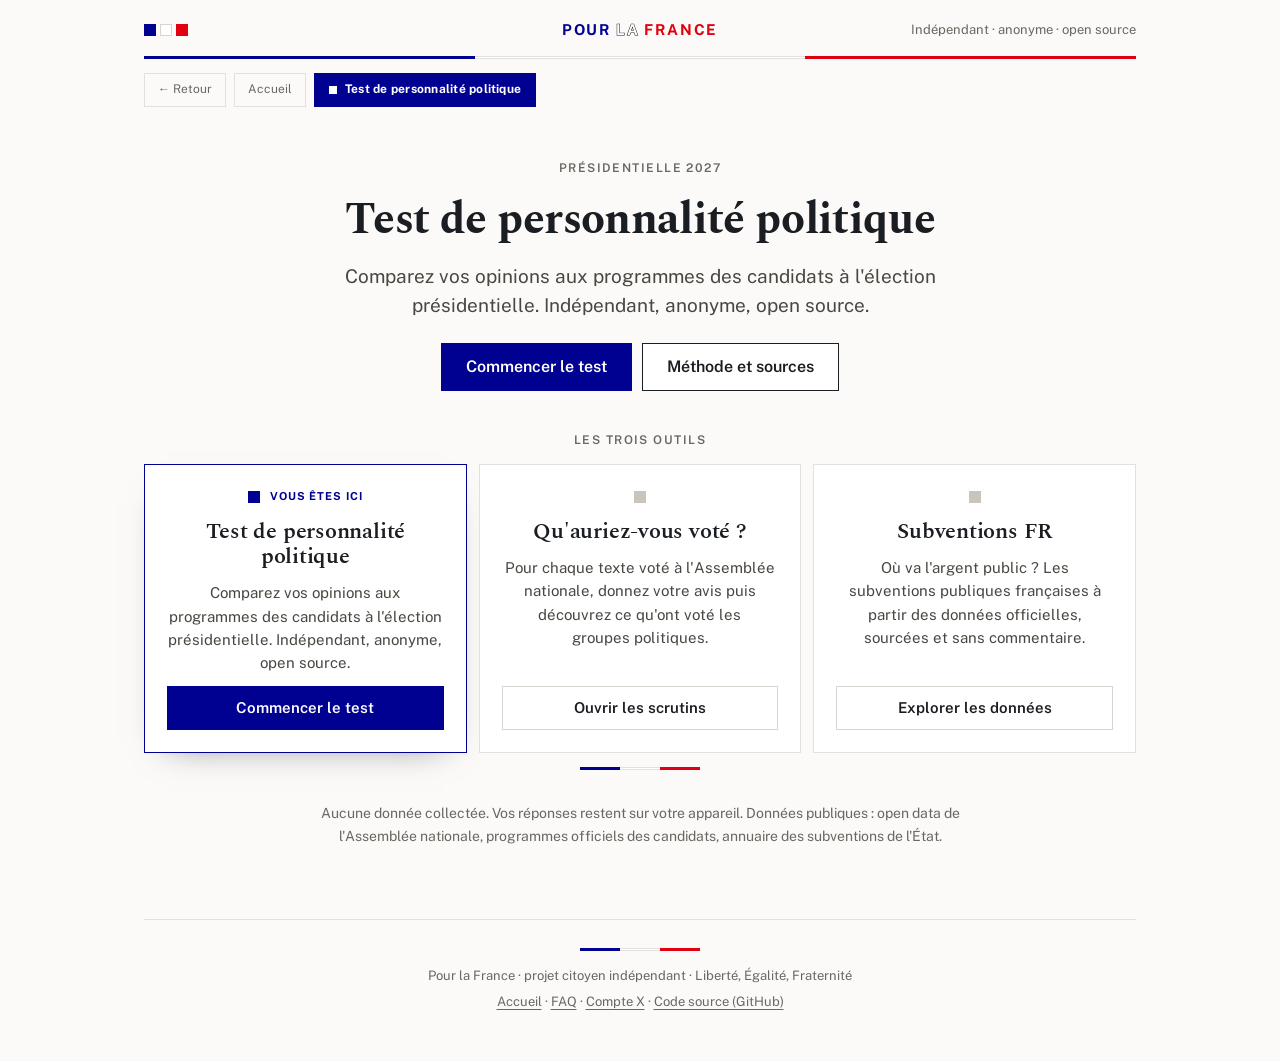
==== commit 5041ca56: "FAQ segmentée par site, cartes cliquables et nom du site dans les onglets - FAQ regroupée en quatre " ====
--- a/index.html
+++ b/index.html
@@ -32,6 +32,7 @@
   <nav class="plf-nav">
     <a href="index.html" onclick="if(history.length>1){history.back();return false}">← Retour</a>
     <a href="index.html">Accueil</a>
+    <span class="plf-nav-site" aria-current="page">Test de personnalité politique</span>
   </nav>
 
   <main>
@@ -41,7 +42,7 @@
       <p>Comparez vos opinions aux programmes des candidats à l'élection présidentielle. Indépendant, anonyme, open source.</p>
       <div class="plf-garde-actions">
         <a class="plf-btn" href="editions.html">Commencer le test</a>
-        <a class="plf-btn-2" href="faq.html">Méthode et sources</a>
+        <a class="plf-btn-2" href="faq.html#test">Méthode et sources</a>
       </div>
     </section>
 
--- a/charte.css
+++ b/charte.css
@@ -182,6 +182,8 @@
   text-align: center;
   gap: 12px;
   transition: border-color .15s;
+  position: relative;
+  cursor: pointer;
 }
 .plf-carte:hover { border-color: var(--plf-ink); }
 .plf-carte--ici:hover { border-color: var(--plf-accent); }
@@ -249,3 +251,17 @@
 .plf-nav { display: flex; flex-wrap: wrap; gap: 8px; padding: 14px 0 0; }
 .plf .plf-nav a { display: inline-flex; align-items: center; min-height: 34px; padding: 0 13px; border: 1px solid var(--plf-bord); color: var(--plf-muted); font-size: 12px; text-decoration: none; background: transparent; white-space: nowrap; }
 .plf .plf-nav a:hover { color: var(--plf-accent); border-color: var(--plf-accent); background: var(--plf-hover); text-decoration: none; }
+
+/* Carte entièrement cliquable : le lien du bouton couvre toute la carte */
+.plf .plf-carte-btn::after { content: ""; position: absolute; inset: 0; }
+.plf .plf-carte:hover .plf-carte-btn { border-color: var(--plf-ink); }
+.plf .plf-carte--ici:hover .plf-carte-btn { border-color: var(--plf-accent-hover); }
+
+/* Pastille du nom du site, dans la rangée d'onglets */
+.plf .plf-nav .plf-nav-site {
+  display: inline-flex; align-items: center; gap: 8px;
+  min-height: 34px; padding: 0 14px;
+  background: var(--plf-accent); border: 1px solid var(--plf-accent);
+  color: #fff; font-size: 12px; font-weight: 700; letter-spacing: .02em; white-space: nowrap;
+}
+.plf .plf-nav .plf-nav-site::before { content: ""; width: 8px; height: 8px; background: #fff; flex: none; }
